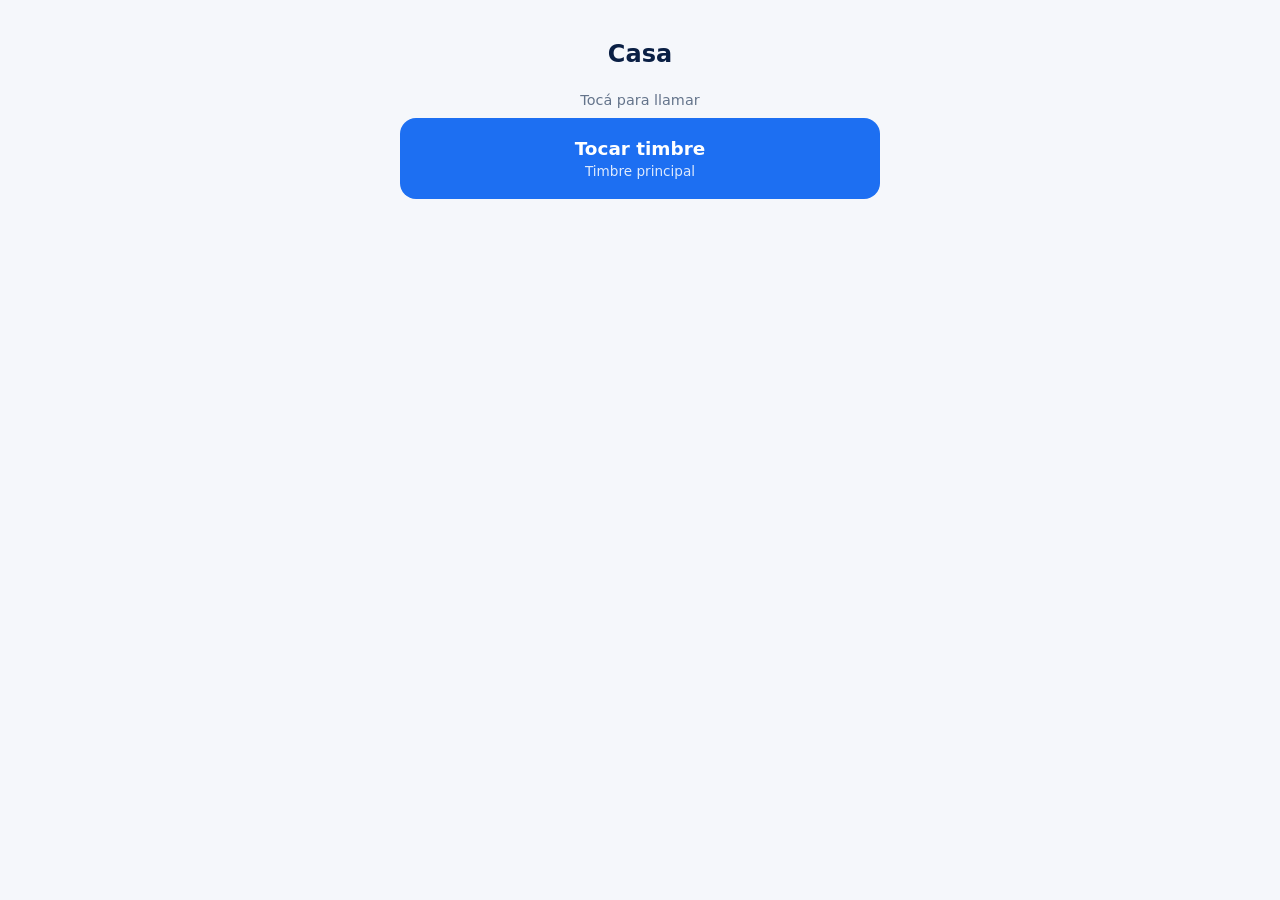
==== index.html @ a5f091ee "TimbreQR casero: motor completo del timbre por QR Timbre con código QR sin servidor propio ni costos" ====
<!DOCTYPE html>
<html lang="es-AR">
<head>
<meta charset="utf-8">
<meta name="viewport" content="width=device-width, initial-scale=1, viewport-fit=cover">
<title>Timbre</title>
<meta name="theme-color" content="#0a1f44">
<link rel="icon" href="iconos/icono-192.png">
<link rel="stylesheet" href="estilos.css">
</head>
<body data-pagina="visitante">

<!-- =========================================================
     PÁGINA DEL VISITANTE — esto es lo que abre el QR.
     Estructura mínima y funcional, SIN diseño terminado.
     La UI definitiva la reemplaza entera: lo único que importa
     es conservar los id/data-accion que usa ui-visitante.js
     (o reescribir ese archivo). Ver UI-CONTRATO.md
     ========================================================= -->

<main id="app">

  <header class="cabecera">
    <h1 id="nombre-casa">Timbre</h1>
  </header>

  <!-- vista: elegir a quién llamar -->
  <section id="vista-inicio" data-vista="inicio">
    <p class="ayuda">Tocá para llamar</p>
    <div id="lista-destinos"></div>
  </section>

  <!-- vista: pidiendo cámara y micrófono -->
  <section id="vista-permisos" data-vista="permisos" hidden>
    <p>Permitile a tu navegador usar la cámara y el micrófono.</p>
  </section>

  <!-- vista: sonando -->
  <section id="vista-llamando" data-vista="llamando" hidden>
    <p id="texto-llamando">Llamando…</p>
    <p class="ayuda">Esperá unos segundos.</p>
    <button type="button" data-accion="colgar">Cancelar</button>
  </section>

  <!-- vista: llamada en curso -->
  <section id="vista-llamada" data-vista="enLlamada" hidden>
    <video id="video-remoto" autoplay playsinline></video>
    <video id="video-local" autoplay playsinline muted></video>
    <div class="controles">
      <button type="button" data-accion="microfono">Silenciar</button>
      <button type="button" data-accion="camara">Girar cámara</button>
      <button type="button" data-accion="colgar">Colgar</button>
    </div>
  </section>

  <!-- vista: nadie atendió -->
  <section id="vista-sin-respuesta" data-vista="sinRespuesta" hidden>
    <p>No atendió nadie.</p>
    <button type="button" data-accion="aviso">Avisar que pasaste</button>
    <button type="button" data-accion="reintentar">Llamar de nuevo</button>
  </section>

  <!-- vista: rechazada / terminada -->
  <section id="vista-fin" data-vista="finalizada" hidden>
    <p id="texto-fin">Llamada finalizada.</p>
    <button type="button" data-accion="reintentar">Llamar de nuevo</button>
  </section>

  <!-- vista: algo falló -->
  <section id="vista-error" data-vista="error" hidden>
    <p id="texto-error">Hubo un problema.</p>
    <button type="button" data-accion="reintentar">Reintentar</button>
  </section>

</main>

<script src="config.js"></script>
<script src="js/ntfy.js"></script>
<script src="js/rtc.js"></script>
<script src="js/timbre.js"></script>
<script src="js/ui-visitante.js"></script>
</body>
</html>
---- estilos.css ----
/* ============================================================
   estilos.css — PROVISORIO Y DESCARTABLE.
   Es lo mínimo para que se entienda mientras se diseña la UI.
   Reemplazar por completo sin culpa.
   ============================================================ */
:root {
  --azul: #1d6ff2;
  --azul-oscuro: #0a1f44;
  --texto: #0f172a;
  --suave: #64748b;
  --fondo: #f5f7fb;
  --borde: #e2e8f0;
}
* { box-sizing: border-box; }
html, body { margin: 0; min-height: 100%; }
body {
  font-family: system-ui, -apple-system, "Segoe UI", Roboto, sans-serif;
  background: var(--fondo);
  color: var(--texto);
  padding: 16px;
  padding-bottom: max(16px, env(safe-area-inset-bottom));
}
#app { max-width: 480px; margin: 0 auto; }
.cabecera { text-align: center; margin: 24px 0; }
.cabecera h1 { font-size: 1.5rem; margin: 0 0 4px; color: var(--azul-oscuro); }
.ayuda { color: var(--suave); font-size: .9rem; margin: 4px 0; }
[hidden] { display: none !important; }
section { text-align: center; }

button {
  font: inherit;
  padding: 14px 20px;
  margin: 6px 4px;
  border: 1px solid var(--borde);
  border-radius: 12px;
  background: #fff;
  color: var(--texto);
  cursor: pointer;
}
button:active { transform: scale(.98); }
button[disabled] { opacity: .5; }

.destino {
  display: block;
  width: 100%;
  margin: 10px 0;
  padding: 20px;
  background: var(--azul);
  color: #fff;
  border: 0;
  border-radius: 16px;
}
.destino-nombre { display: block; font-size: 1.15rem; font-weight: 600; }
.destino-detalle { display: block; font-size: .85rem; opacity: .85; margin-top: 4px; }

video { width: 100%; border-radius: 16px; background: #000; display: block; }
#video-remoto { aspect-ratio: 3/4; object-fit: cover; }
#video-local {
  width: 96px; aspect-ratio: 3/4; object-fit: cover;
  margin: -110px 0 0 auto; position: relative; z-index: 2;
  border: 2px solid #fff;
}
.controles { display: flex; flex-wrap: wrap; justify-content: center; margin-top: 12px; }
[data-accion="colgar"], [data-accion="rechazar"] { background: #dc2626; color: #fff; border: 0; }
[data-accion="atender"] { background: #16a34a; color: #fff; border: 0; }
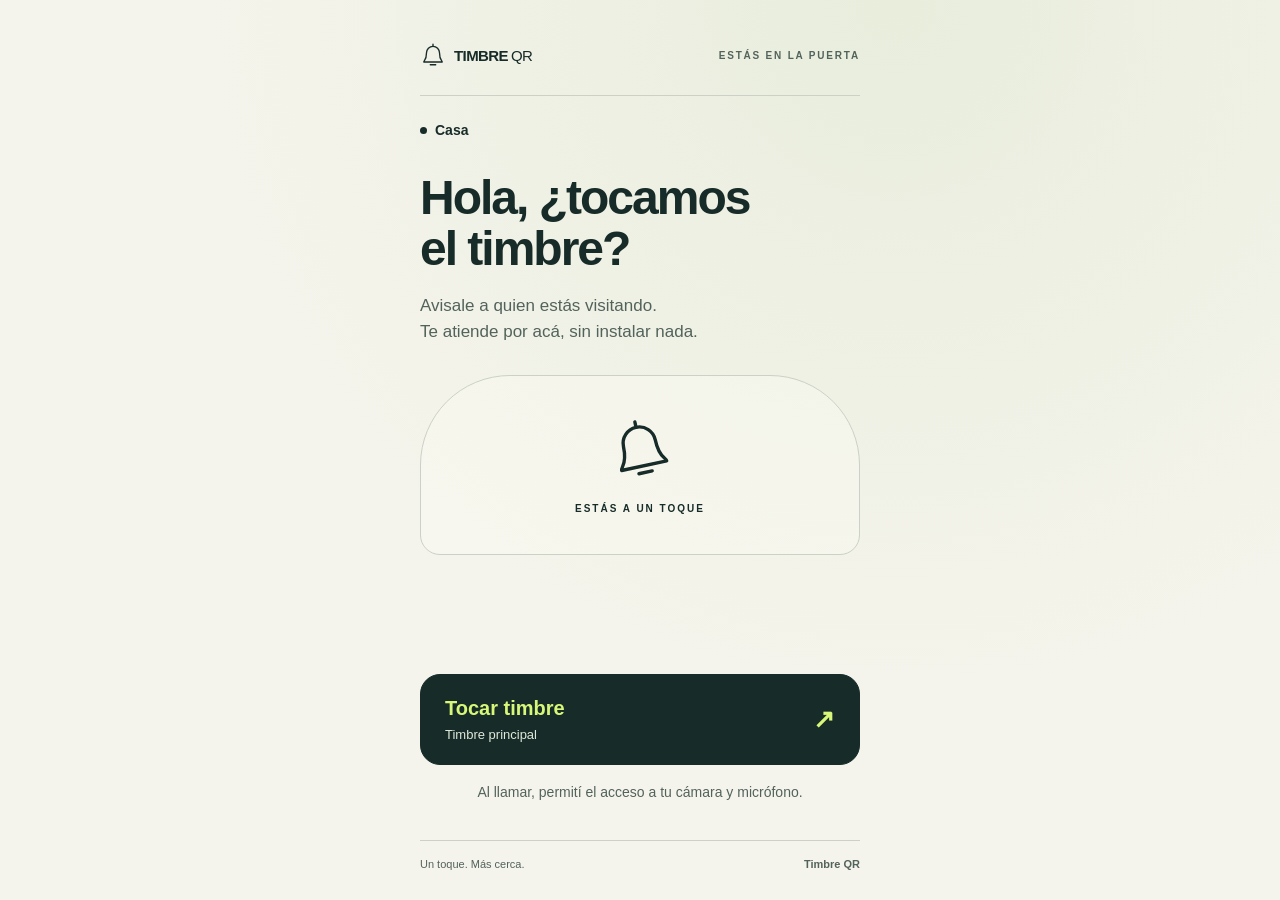
==== commit 6b9532c6: "Integra la UI y corrige dos fugas del motor UI (index.html, panel.html, estilos.css, js/ui-*.js): di" ====
--- a/index.html
+++ b/index.html
@@ -1,83 +1,3 @@
 <!DOCTYPE html>
-<html lang="es-AR">
-<head>
-<meta charset="utf-8">
-<meta name="viewport" content="width=device-width, initial-scale=1, viewport-fit=cover">
-<title>Timbre</title>
-<meta name="theme-color" content="#0a1f44">
-<link rel="icon" href="iconos/icono-192.png">
-<link rel="stylesheet" href="estilos.css">
-</head>
-<body data-pagina="visitante">
-
-<!-- =========================================================
-     PÁGINA DEL VISITANTE — esto es lo que abre el QR.
-     Estructura mínima y funcional, SIN diseño terminado.
-     La UI definitiva la reemplaza entera: lo único que importa
-     es conservar los id/data-accion que usa ui-visitante.js
-     (o reescribir ese archivo). Ver UI-CONTRATO.md
-     ========================================================= -->
-
-<main id="app">
-
-  <header class="cabecera">
-    <h1 id="nombre-casa">Timbre</h1>
-  </header>
-
-  <!-- vista: elegir a quién llamar -->
-  <section id="vista-inicio" data-vista="inicio">
-    <p class="ayuda">Tocá para llamar</p>
-    <div id="lista-destinos"></div>
-  </section>
-
-  <!-- vista: pidiendo cámara y micrófono -->
-  <section id="vista-permisos" data-vista="permisos" hidden>
-    <p>Permitile a tu navegador usar la cámara y el micrófono.</p>
-  </section>
-
-  <!-- vista: sonando -->
-  <section id="vista-llamando" data-vista="llamando" hidden>
-    <p id="texto-llamando">Llamando…</p>
-    <p class="ayuda">Esperá unos segundos.</p>
-    <button type="button" data-accion="colgar">Cancelar</button>
-  </section>
-
-  <!-- vista: llamada en curso -->
-  <section id="vista-llamada" data-vista="enLlamada" hidden>
-    <video id="video-remoto" autoplay playsinline></video>
-    <video id="video-local" autoplay playsinline muted></video>
-    <div class="controles">
-      <button type="button" data-accion="microfono">Silenciar</button>
-      <button type="button" data-accion="camara">Girar cámara</button>
-      <button type="button" data-accion="colgar">Colgar</button>
-    </div>
-  </section>
-
-  <!-- vista: nadie atendió -->
-  <section id="vista-sin-respuesta" data-vista="sinRespuesta" hidden>
-    <p>No atendió nadie.</p>
-    <button type="button" data-accion="aviso">Avisar que pasaste</button>
-    <button type="button" data-accion="reintentar">Llamar de nuevo</button>
-  </section>
-
-  <!-- vista: rechazada / terminada -->
-  <section id="vista-fin" data-vista="finalizada" hidden>
-    <p id="texto-fin">Llamada finalizada.</p>
-    <button type="button" data-accion="reintentar">Llamar de nuevo</button>
-  </section>
-
-  <!-- vista: algo falló -->
-  <section id="vista-error" data-vista="error" hidden>
-    <p id="texto-error">Hubo un problema.</p>
-    <button type="button" data-accion="reintentar">Reintentar</button>
-  </section>
-
-</main>
-
-<script src="config.js"></script>
-<script src="js/ntfy.js"></script>
-<script src="js/rtc.js"></script>
-<script src="js/timbre.js"></script>
-<script src="js/ui-visitante.js"></script>
-</body>
-</html>
+<html lang="es-AR"><head><meta charset="utf-8"><meta name="viewport" content="width=device-width, initial-scale=1, viewport-fit=cover"><meta name="theme-color" content="#f5f4ec"><title>Timbre QR</title><link rel="icon" href="iconos/icono-192.png"><link rel="stylesheet" href="estilos.css"></head>
+<body data-pagina="visitante"><main id="app"><header class="cabecera"><a class="marca" href="index.html" aria-label="Timbre QR, inicio"><svg viewBox="0 0 48 48" fill="none" aria-hidden="true"><path d="M12 20a12 12 0 0 1 24 0c0 14 5 14 5 17H7c0-3 5-3 5-17Z" stroke="currentColor" stroke-width="2.5" stroke-linejoin="round"/><path d="M19 42h10M24 4v4" stroke="currentColor" stroke-width="2.5" stroke-linecap="round"/></svg><span>TIMBRE<span class="marca-qr">QR</span></span></a><span class="etiqueta">ESTÁS EN LA PUERTA</span></header><div class="direccion"><span class="punto"></span><span id="nombre-casa">Casa</span></div><p id="anuncio" class="sr-only" role="status" aria-live="polite"></p><section data-vista="inicio" class="escena " ><div class="contenido"><h1 tabindex="-1">Hola, ¿tocamos<br>el timbre?</h1><p class="bajada">Avisale a quien estás visitando.<br>Te atiende por acá, sin instalar nada.</p></div><div class="timbre-ilustracion"><svg viewBox="0 0 48 48" fill="none" aria-hidden="true"><path d="M12 20a12 12 0 0 1 24 0c0 14 5 14 5 17H7c0-3 5-3 5-17Z" stroke="currentColor" stroke-width="2.5" stroke-linejoin="round"/><path d="M19 42h10M24 4v4" stroke="currentColor" stroke-width="2.5" stroke-linecap="round"/></svg><span>ESTÁS A UN TOQUE</span></div><div id="lista-destinos" class="acciones"></div><p class="nota">Al llamar, permití el acceso a tu cámara y micrófono.</p></section><section data-vista="permisos" class="escena " hidden><div class="contenido"><h1 tabindex="-1">Primero, los permisos.</h1><p class="bajada">Permití cámara y micrófono en el aviso de tu navegador. Así van a poder verte y escucharte.</p></div><div class="orbita"><svg viewBox="0 0 48 48" fill="none" aria-hidden="true"><path d="M12 20a12 12 0 0 1 24 0c0 14 5 14 5 17H7c0-3 5-3 5-17Z" stroke="currentColor" stroke-width="2.5" stroke-linejoin="round"/><path d="M19 42h10M24 4v4" stroke="currentColor" stroke-width="2.5" stroke-linecap="round"/></svg></div><p class="nota">Si no aparece el aviso, revisá los permisos del sitio junto a la dirección.</p></section><section data-vista="llamando" class="escena " hidden><div class="contenido"><h1 tabindex="-1">Ya estamos llamando.</h1><p class="bajada">Quedate acá. Estamos esperando que atiendan.</p></div><div class="orbita sonando"><svg viewBox="0 0 48 48" fill="none" aria-hidden="true"><path d="M12 20a12 12 0 0 1 24 0c0 14 5 14 5 17H7c0-3 5-3 5-17Z" stroke="currentColor" stroke-width="2.5" stroke-linejoin="round"/><path d="M19 42h10M24 4v4" stroke="currentColor" stroke-width="2.5" stroke-linecap="round"/></svg></div><p id="texto-llamando" class="destinatario">Llamando…</p><div class="progreso" aria-hidden="true"><span></span></div><p class="nota">No hace falta volver a tocar.</p><div class="acciones"><button type="button" class="secundario" data-accion="colgar">Cancelar llamada</button></div></section><section data-vista="enLlamada" class="escena llamada" hidden><div class="contenido"><h1 tabindex="-1">Ya están conectados.</h1><p class="bajada">Podés hablar con tranquilidad.</p></div><div class="video-marco"><div class="audio-fondo"><span class="audio-ondas">ııııı</span><p id="video-placeholder">Conectando imagen…</p></div><video id="video-remoto" autoplay playsinline></video><span class="vivo"><i></i> EN VIVO</span><video id="video-local" autoplay playsinline muted aria-label="Tu cámara"></video></div><button type="button" class="secundario" data-accion="reproducir" hidden>Activar audio de la llamada</button><div class="controles"><button type="button" data-accion="microfono" aria-pressed="false">Silenciar micrófono</button><button type="button" data-accion="camara" >Girar cámara</button><button type="button" class="peligro" data-accion="colgar">Terminar llamada</button></div></section><section data-vista="sinRespuesta" class="escena " hidden><div class="contenido"><h1 tabindex="-1">No atendió nadie.</h1><p class="bajada">Quizás no llegaron a tiempo. Podés avisar que pasaste.</p></div><div class="aviso-caja"><label for="texto-aviso">Dejá un mensaje <span>(opcional)</span></label><textarea id="texto-aviso" maxlength="240" rows="3" placeholder="Hola, pasé por tu casa…"></textarea><button type="button" class="primario" data-accion="aviso">Avisar que pasé</button><p id="aviso-estado" role="status"></p></div><div class="acciones"><button type="button" class="secundario" data-accion="reintentar">Llamar de nuevo</button><button type="button" class="texto-boton" data-accion="inicio">Volver al inicio</button></div></section><section data-vista="finalizada" class="escena " hidden><div class="contenido"><h1 tabindex="-1">Terminó la llamada.</h1><p class="bajada">Gracias por pasar.</p></div><p id="texto-fin" class="resultado"></p><div class="acciones"><button type="button" class="primario" data-accion="reintentar">Llamar de nuevo</button><button type="button" class="texto-boton" data-accion="inicio">Volver al inicio</button></div></section><section data-vista="error" class="escena " hidden><div class="contenido"><h1 tabindex="-1">No pudimos conectar.</h1><p class="bajada">Vamos a intentarlo otra vez.</p></div><p id="texto-error" class="resultado"></p><div class="acciones"><button type="button" class="primario" data-accion="reintentar">Reintentar</button><button type="button" class="texto-boton" data-accion="inicio">Volver al inicio</button></div></section><p id="mensaje-accion" class="mensaje" role="status"></p><footer class="pie"><span>Un toque. Más cerca.</span><span>Timbre QR</span></footer></main><noscript>Activá JavaScript para usar el timbre.</noscript><script src="config.js"></script><script src="js/ntfy.js"></script><script src="js/rtc.js"></script><script src="js/timbre.js"></script><script src="js/ui-visitante.js"></script></body></html>
--- a/estilos.css
+++ b/estilos.css
@@ -1,65 +1,3 @@
-/* ============================================================
-   estilos.css — PROVISORIO Y DESCARTABLE.
-   Es lo mínimo para que se entienda mientras se diseña la UI.
-   Reemplazar por completo sin culpa.
-   ============================================================ */
-:root {
-  --azul: #1d6ff2;
-  --azul-oscuro: #0a1f44;
-  --texto: #0f172a;
-  --suave: #64748b;
-  --fondo: #f5f7fb;
-  --borde: #e2e8f0;
-}
-* { box-sizing: border-box; }
-html, body { margin: 0; min-height: 100%; }
-body {
-  font-family: system-ui, -apple-system, "Segoe UI", Roboto, sans-serif;
-  background: var(--fondo);
-  color: var(--texto);
-  padding: 16px;
-  padding-bottom: max(16px, env(safe-area-inset-bottom));
-}
-#app { max-width: 480px; margin: 0 auto; }
-.cabecera { text-align: center; margin: 24px 0; }
-.cabecera h1 { font-size: 1.5rem; margin: 0 0 4px; color: var(--azul-oscuro); }
-.ayuda { color: var(--suave); font-size: .9rem; margin: 4px 0; }
-[hidden] { display: none !important; }
-section { text-align: center; }
-
-button {
-  font: inherit;
-  padding: 14px 20px;
-  margin: 6px 4px;
-  border: 1px solid var(--borde);
-  border-radius: 12px;
-  background: #fff;
-  color: var(--texto);
-  cursor: pointer;
-}
-button:active { transform: scale(.98); }
-button[disabled] { opacity: .5; }
-
-.destino {
-  display: block;
-  width: 100%;
-  margin: 10px 0;
-  padding: 20px;
-  background: var(--azul);
-  color: #fff;
-  border: 0;
-  border-radius: 16px;
-}
-.destino-nombre { display: block; font-size: 1.15rem; font-weight: 600; }
-.destino-detalle { display: block; font-size: .85rem; opacity: .85; margin-top: 4px; }
-
-video { width: 100%; border-radius: 16px; background: #000; display: block; }
-#video-remoto { aspect-ratio: 3/4; object-fit: cover; }
-#video-local {
-  width: 96px; aspect-ratio: 3/4; object-fit: cover;
-  margin: -110px 0 0 auto; position: relative; z-index: 2;
-  border: 2px solid #fff;
-}
-.controles { display: flex; flex-wrap: wrap; justify-content: center; margin-top: 12px; }
-[data-accion="colgar"], [data-accion="rechazar"] { background: #dc2626; color: #fff; border: 0; }
-[data-accion="atender"] { background: #16a34a; color: #fff; border: 0; }
+/* Interfaz liviana: tipografía del sistema, sin recursos externos. */
+:root{--tinta:#172b28;--suave:#52635b;--papel:#f5f4ec;--borde:#cbd1c6;--lima:#d7f778;--rojo:#a42d35;--azul:#172b28;--azul-oscuro:#172b28;--texto:#172b28;--fondo:#f5f4ec}*{box-sizing:border-box}html,body{margin:0;min-height:100%}body{font-family:Arial,Helvetica,sans-serif;color:var(--tinta);background:var(--papel);padding:24px}button,input,textarea{font:inherit}button{min-height:54px;padding:16px 20px;border:1px solid var(--borde);border-radius:16px;color:var(--tinta);background:transparent;cursor:pointer;font-weight:700}button:active{transform:translateY(1px)}button:disabled{opacity:.6;cursor:wait}button:focus-visible,a:focus-visible,textarea:focus-visible{outline:3px solid #387747;outline-offset:4px}[hidden]{display:none!important}.ayuda,.nota{color:var(--suave);font-size:14px;line-height:1.55}.cabecera h1{margin-bottom:8px}.controles{display:flex;gap:10px;flex-wrap:wrap}#app{max-width:520px;margin:auto}
+body[data-pagina]{padding:max(24px,env(safe-area-inset-top)) max(22px,env(safe-area-inset-right)) max(18px,env(safe-area-inset-bottom)) max(22px,env(safe-area-inset-left));background:radial-gradient(ellipse at 70% 0%,#e8eddc 0,transparent 55%),var(--papel)}body[data-pagina] #app{min-height:calc(100svh - 48px);display:flex;flex-direction:column}body[data-pagina] .cabecera{display:flex;align-items:center;justify-content:space-between;gap:12px;padding-bottom:27px;border-bottom:1px solid var(--borde)}.marca{display:flex;align-items:center;gap:8px;text-decoration:none;color:var(--tinta);font-size:15px;font-weight:800;letter-spacing:-.6px}.marca svg{width:26px;height:26px}.marca-qr{font-weight:400;margin-left:3px}.etiqueta,.eyebrow{font-size:10px;letter-spacing:1.8px;font-weight:700}.etiqueta{color:var(--suave)}.direccion{display:flex;align-items:center;gap:8px;margin:26px 0 10px;font-size:14px;font-weight:700;overflow-wrap:anywhere}.punto{width:7px;height:7px;border-radius:50%;background:var(--tinta);flex-shrink:0}.escena{flex:1;display:flex;flex-direction:column;padding-top:18px;animation:aparecer .25s ease-out}h1{font-size:clamp(34px,8.7vw,48px);letter-spacing:-2px;line-height:1.06;font-weight:600;margin:0 0 18px}h1:focus{outline:none}.bajada{font-size:17px;line-height:1.55;color:var(--suave);margin:0;max-width:390px}.timbre-ilustracion{margin:30px 0;min-height:160px;display:flex;flex-direction:column;align-items:center;justify-content:center;gap:22px;border:1px solid var(--borde);border-radius:90px 90px 20px 20px;background:#f9faf160}.timbre-ilustracion svg{width:65px;height:65px;transform:rotate(-12deg)}.timbre-ilustracion span{font-size:10px;letter-spacing:2px;font-weight:700}.acciones{display:grid;gap:10px;margin-top:auto;padding-top:24px}.acciones button,.aviso-caja button{width:100%}.primario,.destino{background:var(--tinta);color:var(--lima);border-color:var(--tinta);min-height:76px;font-size:20px;display:flex;align-items:center;justify-content:space-between;text-align:left;padding:22px 24px;border-radius:20px}.primario::after,.destino::after{content:'↗';font-size:26px;margin-left:12px}.destino-nombre{display:block}.destino-detalle{display:block;font-size:13px;font-weight:400;color:#e0e9d9;margin-top:7px}.texto-boton{border:0;background:transparent;min-height:48px}.rechazo{color:var(--rojo)}.nota{text-align:center;margin:17px 0 0}.pie{margin-top:36px;padding-top:17px;border-top:1px solid var(--borde);display:flex;justify-content:space-between;font-size:11px;color:var(--suave)}.pie span:last-child{font-weight:700}.orbita{width:174px;height:174px;border-radius:50%;background:var(--lima);display:grid;place-items:center;margin:48px auto 35px;box-shadow:0 0 0 13px #d7f77835,0 0 0 27px #d7f77815}.orbita svg{width:63px;height:63px}.sonando{animation:latido 2s ease-in-out infinite}.sonando svg{animation:campana 2s ease-in-out infinite}.destinatario{text-align:center;font-weight:700;font-size:16px;overflow-wrap:anywhere}.progreso{width:112px;height:4px;background:#d8ddcf;border-radius:9px;overflow:hidden;margin:6px auto}.progreso span{display:block;width:40%;height:100%;background:var(--tinta);animation:progreso 1.8s infinite ease-in-out}.resultado{padding:18px;border-left:3px solid var(--tinta);background:#e8ecdf;line-height:1.6;margin:28px 0 16px}.resultado:empty,.mensaje:empty{display:none}.mensaje{font-size:14px;line-height:1.5;padding:14px;background:#fff4d5;border-radius:12px}.aviso-caja,.info-caja{padding:22px;background:#e8ecdf;border-radius:20px;margin-top:28px}.aviso-caja label{font-weight:700;font-size:14px}.aviso-caja label span{font-weight:400}.aviso-caja textarea{width:100%;resize:vertical;min-height:100px;border:1px solid #a7b49e;background:var(--papel);color:var(--tinta);border-radius:12px;padding:14px;margin:12px 0 16px;line-height:1.5}.aviso-caja p{font-size:14px;margin-bottom:0;line-height:1.5}.aviso-caja p:empty{display:none}.info-caja p{line-height:1.5;margin-bottom:0}.info-caja .nota{text-align:left;margin-top:8px}.conexion{margin:0;font-size:12px;color:var(--suave)}.atender-acciones .primario{background:var(--lima);color:var(--tinta);border-color:var(--lima)}.llamada h1{font-size:32px;letter-spacing:-1px}.llamada .bajada{font-size:15px}.video-marco{position:relative;isolation:isolate;border-radius:24px;overflow:hidden;background:#233b35;aspect-ratio:4/4.5;margin-top:24px;color:#fff}.audio-fondo{position:absolute;inset:0;display:flex;flex-direction:column;align-items:center;justify-content:center}.audio-ondas{font-size:55px;letter-spacing:10px;color:var(--lima)}.audio-fondo p{font-size:14px}.video-marco video{object-fit:cover;display:block;background:transparent}#video-remoto{width:100%;height:100%;position:relative}#video-local{position:absolute;right:14px;bottom:14px;width:88px;height:118px;border:2px solid #f5f4ec;border-radius:14px;background:#233b35}.vivo{position:absolute;left:16px;top:16px;display:flex;align-items:center;gap:7px;font-size:10px;letter-spacing:1px;background:#172b28d9;padding:8px 11px;border-radius:20px}.vivo i{width:6px;height:6px;background:var(--lima);border-radius:50%}.llamada .controles{display:grid;grid-template-columns:1fr 1fr;margin-top:16px}.llamada .controles button{font-size:13px;padding:16px 10px}.llamada .controles .peligro{grid-column:1/-1;background:var(--rojo);color:white;border-color:var(--rojo);font-size:17px;min-height:62px}.controles [aria-pressed=true]{background:var(--tinta);color:white}.sr-only{position:absolute;width:1px;height:1px;padding:0;margin:-1px;overflow:hidden;clip:rect(0,0,0,0);white-space:nowrap;border:0}@keyframes aparecer{from{opacity:0;transform:translateY(5px)}to{opacity:1;transform:none}}@keyframes latido{50%{box-shadow:0 0 0 20px #d7f77835,0 0 0 36px #d7f77810}}@keyframes campana{0%,35%,100%{transform:rotate(0)}10%{transform:rotate(12deg)}20%{transform:rotate(-12deg)}}@keyframes progreso{0%{transform:translateX(-100%)}100%{transform:translateX(350%)}}@media(min-width:700px){body[data-pagina]{padding-top:42px;padding-bottom:30px}body[data-pagina] #app{min-height:calc(100svh - 72px);max-width:440px}.escena{padding-top:25px}.timbre-ilustracion{min-height:180px}}@media(max-height:740px){.orbita{width:135px;height:135px;margin:32px auto 20px}.timbre-ilustracion{min-height:120px;margin:20px 0}.timbre-ilustracion svg{width:45px;height:45px}.pie{margin-top:24px}.atender-acciones{padding-top:12px}.video-marco{aspect-ratio:4/3.5}}@media(prefers-reduced-motion:reduce){*,*::before,*::after{animation:none!important;transition:none!important}}
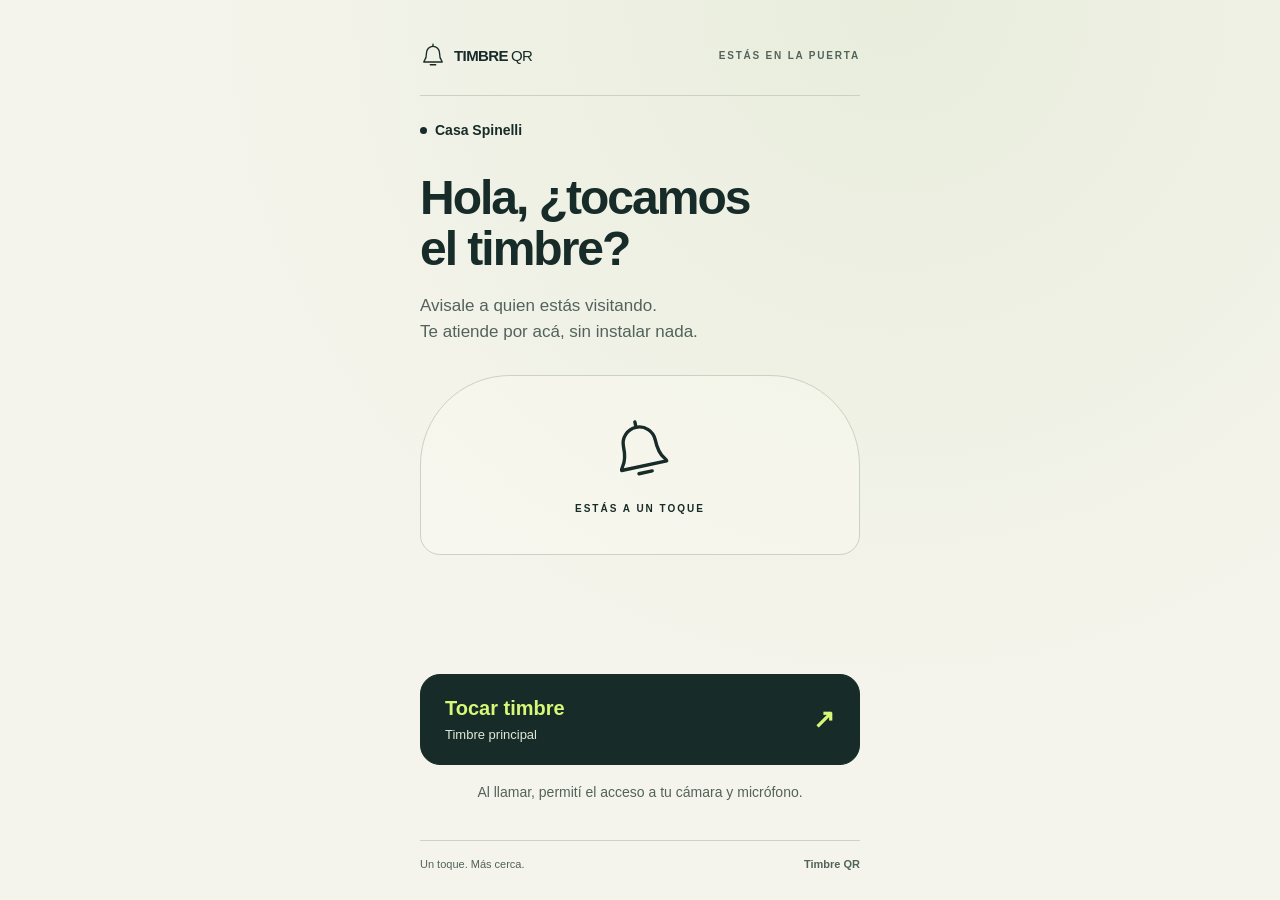
==== commit b91ebadb: "Verifica que quien toca el timbre esté en la puerta Contra el que escanea una vez, se guarda el link" ====
--- a/index.html
+++ b/index.html
@@ -1,3 +1,3 @@
 <!DOCTYPE html>
 <html lang="es-AR"><head><meta charset="utf-8"><meta name="viewport" content="width=device-width, initial-scale=1, viewport-fit=cover"><meta name="theme-color" content="#f5f4ec"><title>Timbre QR</title><link rel="icon" href="iconos/icono-192.png"><link rel="stylesheet" href="estilos.css"></head>
-<body data-pagina="visitante"><main id="app"><header class="cabecera"><a class="marca" href="index.html" aria-label="Timbre QR, inicio"><svg viewBox="0 0 48 48" fill="none" aria-hidden="true"><path d="M12 20a12 12 0 0 1 24 0c0 14 5 14 5 17H7c0-3 5-3 5-17Z" stroke="currentColor" stroke-width="2.5" stroke-linejoin="round"/><path d="M19 42h10M24 4v4" stroke="currentColor" stroke-width="2.5" stroke-linecap="round"/></svg><span>TIMBRE<span class="marca-qr">QR</span></span></a><span class="etiqueta">ESTÁS EN LA PUERTA</span></header><div class="direccion"><span class="punto"></span><span id="nombre-casa">Casa</span></div><p id="anuncio" class="sr-only" role="status" aria-live="polite"></p><section data-vista="inicio" class="escena " ><div class="contenido"><h1 tabindex="-1">Hola, ¿tocamos<br>el timbre?</h1><p class="bajada">Avisale a quien estás visitando.<br>Te atiende por acá, sin instalar nada.</p></div><div class="timbre-ilustracion"><svg viewBox="0 0 48 48" fill="none" aria-hidden="true"><path d="M12 20a12 12 0 0 1 24 0c0 14 5 14 5 17H7c0-3 5-3 5-17Z" stroke="currentColor" stroke-width="2.5" stroke-linejoin="round"/><path d="M19 42h10M24 4v4" stroke="currentColor" stroke-width="2.5" stroke-linecap="round"/></svg><span>ESTÁS A UN TOQUE</span></div><div id="lista-destinos" class="acciones"></div><p class="nota">Al llamar, permití el acceso a tu cámara y micrófono.</p></section><section data-vista="permisos" class="escena " hidden><div class="contenido"><h1 tabindex="-1">Primero, los permisos.</h1><p class="bajada">Permití cámara y micrófono en el aviso de tu navegador. Así van a poder verte y escucharte.</p></div><div class="orbita"><svg viewBox="0 0 48 48" fill="none" aria-hidden="true"><path d="M12 20a12 12 0 0 1 24 0c0 14 5 14 5 17H7c0-3 5-3 5-17Z" stroke="currentColor" stroke-width="2.5" stroke-linejoin="round"/><path d="M19 42h10M24 4v4" stroke="currentColor" stroke-width="2.5" stroke-linecap="round"/></svg></div><p class="nota">Si no aparece el aviso, revisá los permisos del sitio junto a la dirección.</p></section><section data-vista="llamando" class="escena " hidden><div class="contenido"><h1 tabindex="-1">Ya estamos llamando.</h1><p class="bajada">Quedate acá. Estamos esperando que atiendan.</p></div><div class="orbita sonando"><svg viewBox="0 0 48 48" fill="none" aria-hidden="true"><path d="M12 20a12 12 0 0 1 24 0c0 14 5 14 5 17H7c0-3 5-3 5-17Z" stroke="currentColor" stroke-width="2.5" stroke-linejoin="round"/><path d="M19 42h10M24 4v4" stroke="currentColor" stroke-width="2.5" stroke-linecap="round"/></svg></div><p id="texto-llamando" class="destinatario">Llamando…</p><div class="progreso" aria-hidden="true"><span></span></div><p class="nota">No hace falta volver a tocar.</p><div class="acciones"><button type="button" class="secundario" data-accion="colgar">Cancelar llamada</button></div></section><section data-vista="enLlamada" class="escena llamada" hidden><div class="contenido"><h1 tabindex="-1">Ya están conectados.</h1><p class="bajada">Podés hablar con tranquilidad.</p></div><div class="video-marco"><div class="audio-fondo"><span class="audio-ondas">ııııı</span><p id="video-placeholder">Conectando imagen…</p></div><video id="video-remoto" autoplay playsinline></video><span class="vivo"><i></i> EN VIVO</span><video id="video-local" autoplay playsinline muted aria-label="Tu cámara"></video></div><button type="button" class="secundario" data-accion="reproducir" hidden>Activar audio de la llamada</button><div class="controles"><button type="button" data-accion="microfono" aria-pressed="false">Silenciar micrófono</button><button type="button" data-accion="camara" >Girar cámara</button><button type="button" class="peligro" data-accion="colgar">Terminar llamada</button></div></section><section data-vista="sinRespuesta" class="escena " hidden><div class="contenido"><h1 tabindex="-1">No atendió nadie.</h1><p class="bajada">Quizás no llegaron a tiempo. Podés avisar que pasaste.</p></div><div class="aviso-caja"><label for="texto-aviso">Dejá un mensaje <span>(opcional)</span></label><textarea id="texto-aviso" maxlength="240" rows="3" placeholder="Hola, pasé por tu casa…"></textarea><button type="button" class="primario" data-accion="aviso">Avisar que pasé</button><p id="aviso-estado" role="status"></p></div><div class="acciones"><button type="button" class="secundario" data-accion="reintentar">Llamar de nuevo</button><button type="button" class="texto-boton" data-accion="inicio">Volver al inicio</button></div></section><section data-vista="finalizada" class="escena " hidden><div class="contenido"><h1 tabindex="-1">Terminó la llamada.</h1><p class="bajada">Gracias por pasar.</p></div><p id="texto-fin" class="resultado"></p><div class="acciones"><button type="button" class="primario" data-accion="reintentar">Llamar de nuevo</button><button type="button" class="texto-boton" data-accion="inicio">Volver al inicio</button></div></section><section data-vista="error" class="escena " hidden><div class="contenido"><h1 tabindex="-1">No pudimos conectar.</h1><p class="bajada">Vamos a intentarlo otra vez.</p></div><p id="texto-error" class="resultado"></p><div class="acciones"><button type="button" class="primario" data-accion="reintentar">Reintentar</button><button type="button" class="texto-boton" data-accion="inicio">Volver al inicio</button></div></section><p id="mensaje-accion" class="mensaje" role="status"></p><footer class="pie"><span>Un toque. Más cerca.</span><span>Timbre QR</span></footer></main><noscript>Activá JavaScript para usar el timbre.</noscript><script src="config.js"></script><script src="js/ntfy.js"></script><script src="js/rtc.js"></script><script src="js/timbre.js"></script><script src="js/ui-visitante.js"></script></body></html>+<body data-pagina="visitante"><main id="app"><header class="cabecera"><a class="marca" href="index.html" aria-label="Timbre QR, inicio"><svg viewBox="0 0 48 48" fill="none" aria-hidden="true"><path d="M12 20a12 12 0 0 1 24 0c0 14 5 14 5 17H7c0-3 5-3 5-17Z" stroke="currentColor" stroke-width="2.5" stroke-linejoin="round"/><path d="M19 42h10M24 4v4" stroke="currentColor" stroke-width="2.5" stroke-linecap="round"/></svg><span>TIMBRE<span class="marca-qr">QR</span></span></a><span class="etiqueta" id="etiqueta-cabecera">ESTÁS EN LA PUERTA</span></header><div class="direccion"><span class="punto"></span><span id="nombre-casa">Casa</span></div><p id="anuncio" class="sr-only" role="status" aria-live="polite"></p><section data-vista="inicio" class="escena " ><div class="contenido"><h1 tabindex="-1">Hola, ¿tocamos<br>el timbre?</h1><p class="bajada">Avisale a quien estás visitando.<br>Te atiende por acá, sin instalar nada.</p></div><div class="timbre-ilustracion"><svg viewBox="0 0 48 48" fill="none" aria-hidden="true"><path d="M12 20a12 12 0 0 1 24 0c0 14 5 14 5 17H7c0-3 5-3 5-17Z" stroke="currentColor" stroke-width="2.5" stroke-linejoin="round"/><path d="M19 42h10M24 4v4" stroke="currentColor" stroke-width="2.5" stroke-linecap="round"/></svg><span>ESTÁS A UN TOQUE</span></div><div id="lista-destinos" class="acciones"></div><p class="nota">Al llamar, permití el acceso a tu cámara y micrófono.</p></section><section data-vista="permisos" class="escena " hidden><div class="contenido"><h1 tabindex="-1">Primero, los permisos.</h1><p class="bajada">Permití cámara y micrófono en el aviso de tu navegador. Así van a poder verte y escucharte.</p></div><div class="orbita"><svg viewBox="0 0 48 48" fill="none" aria-hidden="true"><path d="M12 20a12 12 0 0 1 24 0c0 14 5 14 5 17H7c0-3 5-3 5-17Z" stroke="currentColor" stroke-width="2.5" stroke-linejoin="round"/><path d="M19 42h10M24 4v4" stroke="currentColor" stroke-width="2.5" stroke-linecap="round"/></svg></div><p class="nota">Si no aparece el aviso, revisá los permisos del sitio junto a la dirección.</p></section><section data-vista="llamando" class="escena " hidden><div class="contenido"><h1 tabindex="-1">Ya estamos llamando.</h1><p class="bajada">Quedate acá. Estamos esperando que atiendan.</p></div><div class="orbita sonando"><svg viewBox="0 0 48 48" fill="none" aria-hidden="true"><path d="M12 20a12 12 0 0 1 24 0c0 14 5 14 5 17H7c0-3 5-3 5-17Z" stroke="currentColor" stroke-width="2.5" stroke-linejoin="round"/><path d="M19 42h10M24 4v4" stroke="currentColor" stroke-width="2.5" stroke-linecap="round"/></svg></div><p id="texto-llamando" class="destinatario">Llamando…</p><div class="progreso" aria-hidden="true"><span></span></div><p class="nota">No hace falta volver a tocar.</p><div class="acciones"><button type="button" class="secundario" data-accion="colgar">Cancelar llamada</button></div></section><section data-vista="ubicando" class="escena " hidden><div class="contenido"><h1 tabindex="-1">Un segundo.</h1><p class="bajada">Estamos comprobando que estés en la puerta.</p></div><div class="orbita sonando"><svg viewBox="0 0 48 48" fill="none" aria-hidden="true"><path d="M24 43s14-12.5 14-23A14 14 0 0 0 10 20c0 10.5 14 23 14 23Z" stroke="currentColor" stroke-width="2.5" stroke-linejoin="round"/><circle cx="24" cy="20" r="5" stroke="currentColor" stroke-width="2.5"/></svg></div><p class="nota">Permití el acceso a tu ubicación cuando el navegador te lo pida.</p></section><section data-vista="lejos" class="escena " hidden><div class="contenido"><h1 tabindex="-1">No estás en la puerta.</h1><p class="bajada">Este timbre solo funciona desde la entrada de la casa.</p></div><div class="orbita"><svg viewBox="0 0 48 48" fill="none" aria-hidden="true"><path d="M24 43s14-12.5 14-23A14 14 0 0 0 10 20c0 10.5 14 23 14 23Z" stroke="currentColor" stroke-width="2.5" stroke-linejoin="round"/><circle cx="24" cy="20" r="5" stroke="currentColor" stroke-width="2.5"/></svg></div><p id="texto-lejos" class="destinatario"></p><p id="detalle-lejos" class="nota"></p><div class="acciones"><button type="button" class="primario" data-accion="reintentar">Reintentar</button><button type="button" class="secundario" data-accion="ir-aviso">Dejar un mensaje</button><button type="button" class="texto-boton" data-accion="inicio">Volver al inicio</button></div></section><section data-vista="enLlamada" class="escena llamada" hidden><div class="contenido"><h1 tabindex="-1">Ya están conectados.</h1><p class="bajada">Podés hablar con tranquilidad.</p></div><div class="video-marco"><div class="audio-fondo"><span class="audio-ondas">ııııı</span><p id="video-placeholder">Conectando imagen…</p></div><video id="video-remoto" autoplay playsinline></video><span class="vivo"><i></i> EN VIVO</span><video id="video-local" autoplay playsinline muted aria-label="Tu cámara"></video></div><button type="button" class="secundario" data-accion="reproducir" hidden>Activar audio de la llamada</button><div class="controles"><button type="button" data-accion="microfono" aria-pressed="false">Silenciar micrófono</button><button type="button" data-accion="camara" >Girar cámara</button><button type="button" class="peligro" data-accion="colgar">Terminar llamada</button></div></section><section data-vista="sinRespuesta" class="escena " hidden><div class="contenido"><h1 tabindex="-1">No atendió nadie.</h1><p class="bajada">Quizás no llegaron a tiempo. Podés avisar que pasaste.</p></div><div class="aviso-caja"><label for="texto-aviso">Dejá un mensaje <span>(opcional)</span></label><textarea id="texto-aviso" maxlength="240" rows="3" placeholder="Hola, pasé por tu casa…"></textarea><button type="button" class="primario" data-accion="aviso">Avisar que pasé</button><p id="aviso-estado" role="status"></p></div><div class="acciones"><button type="button" class="secundario" data-accion="reintentar">Llamar de nuevo</button><button type="button" class="texto-boton" data-accion="inicio">Volver al inicio</button></div></section><section data-vista="finalizada" class="escena " hidden><div class="contenido"><h1 tabindex="-1">Terminó la llamada.</h1><p class="bajada">Gracias por pasar.</p></div><p id="texto-fin" class="resultado"></p><div class="acciones"><button type="button" class="primario" data-accion="reintentar">Llamar de nuevo</button><button type="button" class="texto-boton" data-accion="inicio">Volver al inicio</button></div></section><section data-vista="error" class="escena " hidden><div class="contenido"><h1 tabindex="-1">No pudimos conectar.</h1><p class="bajada">Vamos a intentarlo otra vez.</p></div><p id="texto-error" class="resultado"></p><div class="acciones"><button type="button" class="primario" data-accion="reintentar">Reintentar</button><button type="button" class="texto-boton" data-accion="inicio">Volver al inicio</button></div></section><p id="mensaje-accion" class="mensaje" role="status"></p><footer class="pie"><span>Un toque. Más cerca.</span><span>Timbre QR</span></footer></main><noscript>Activá JavaScript para usar el timbre.</noscript><script src="config.js"></script><script src="js/ntfy.js"></script><script src="js/rtc.js"></script><script src="js/geo.js"></script><script src="js/timbre.js"></script><script src="js/ui-visitante.js"></script></body></html>
